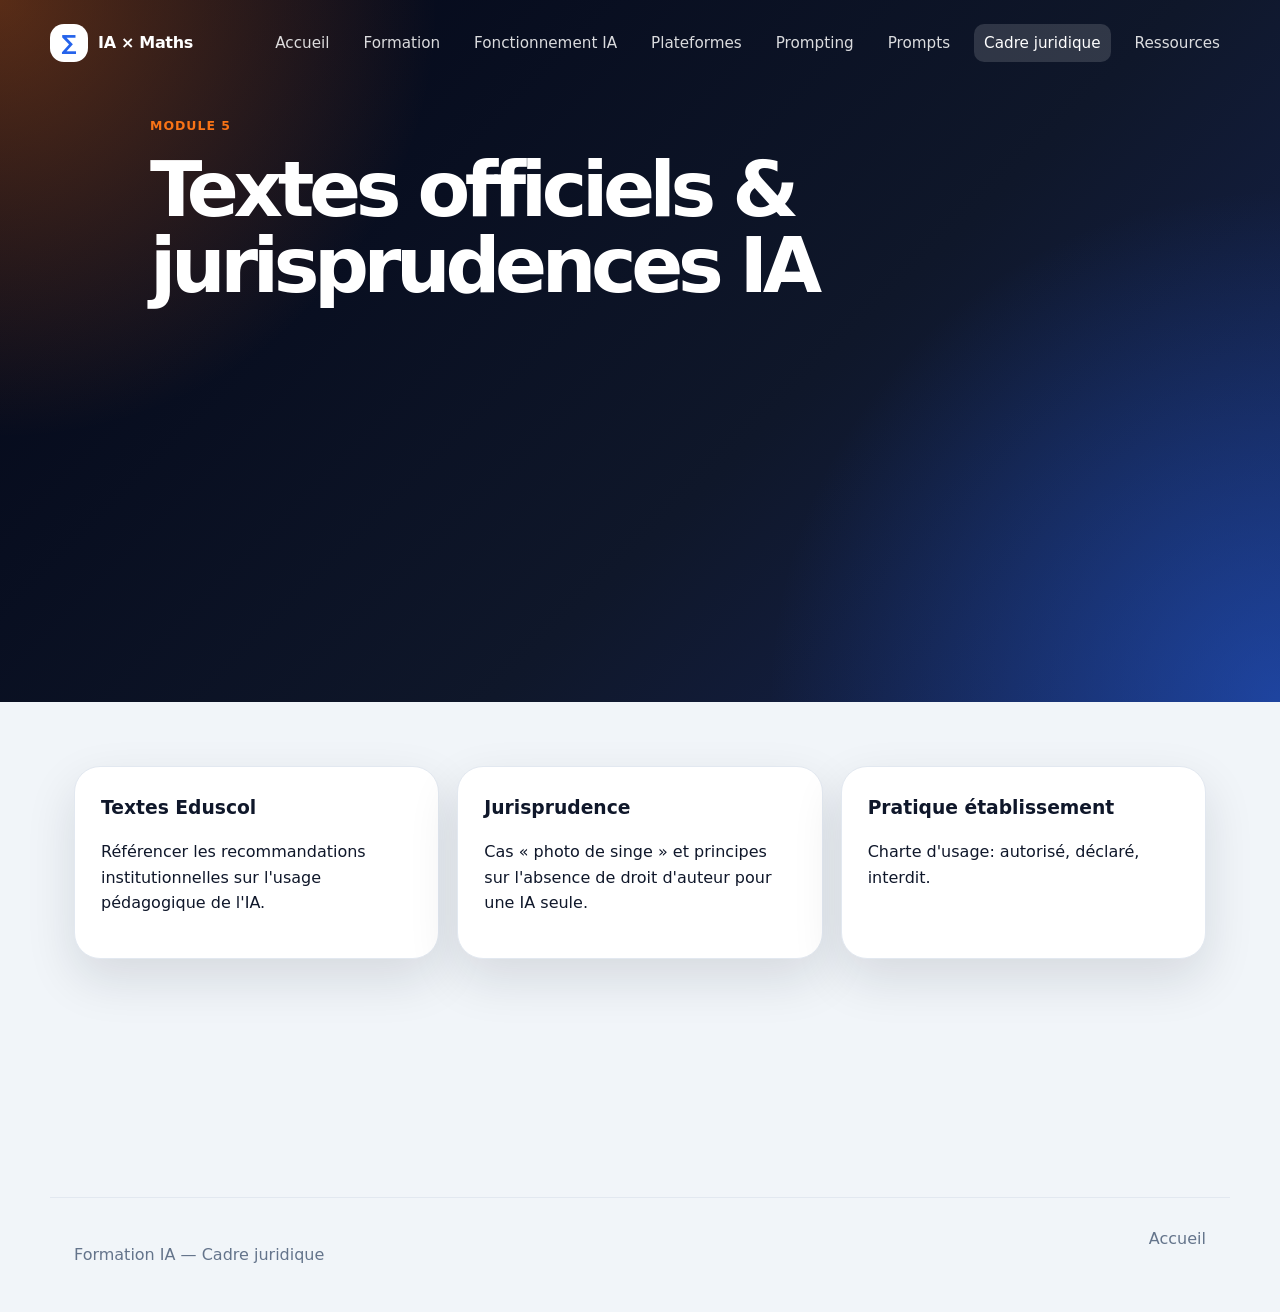
==== pages/cadre-juridique.html @ 98fa614b "feat: add IA fonctionnement module and extend multipage architecture" ====
<!DOCTYPE html>
<html lang="fr">
<head><meta charset="UTF-8" /><meta name="viewport" content="width=device-width, initial-scale=1.0" />
  <title>Cadre juridique IA — IA × Maths</title>
  <link rel="stylesheet" href="../assets/css/base.css" /><link rel="stylesheet" href="../assets/css/layout.css" /><link rel="stylesheet" href="../assets/css/components.css" />
</head>
<body>
<header class="hero"><nav class="nav"><div class="brand"><span class="brand-icon">∑</span><span>IA × Maths</span></div><button class="menu-toggle">☰</button>
      <div class="nav-links">
        <a href="../index.html">Accueil</a>
        <a href="formation.html">Formation</a>
        <a href="fonctionnement-ia.html">Fonctionnement IA</a>
        <a href="plateformes.html">Plateformes</a>
        <a href="prompting.html">Prompting</a>
        <a href="prompts.html">Prompts</a>
        <a href="cadre-juridique.html">Cadre juridique</a>
        <a href="ressources.html">Ressources</a>
      </div></nav><section class="page-hero"><p class="eyebrow">Module 5</p><h1>Textes officiels & jurisprudences IA</h1></section></header>
<main>
<section class="section cards"><article class="card"><h3>Textes Eduscol</h3><p>Référencer les recommandations institutionnelles sur l'usage pédagogique de l'IA.</p></article><article class="card"><h3>Jurisprudence</h3><p>Cas « photo de singe » et principes sur l'absence de droit d'auteur pour une IA seule.</p></article><article class="card"><h3>Pratique établissement</h3><p>Charte d'usage: autorisé, déclaré, interdit.</p></article></section>
</main>
<footer class="footer"><p>Formation IA — Cadre juridique</p><a href="../index.html">Accueil</a></footer><script src="../assets/js/nav.js"></script>
</body></html>
---- assets/css/base.css ----
:root {
  --bg: #f1f5f9;
  --panel: #ffffff;
  --text: #0f172a;
  --muted: #64748b;
  --primary: #2563eb;
  --primary-dark: #1d4ed8;
  --accent: #f97316;
  --border: #e2e8f0;
  --shadow: 0 20px 50px rgba(15, 23, 42, 0.12);
}

* {
  box-sizing: border-box;
}

html {
  scroll-behavior: smooth;
}

body {
  margin: 0;
  font-family: Inter, ui-sans-serif, system-ui, -apple-system, BlinkMacSystemFont, "Segoe UI", sans-serif;
  color: var(--text);
  background: var(--bg);
  line-height: 1.6;
}

a {
  color: inherit;
  text-decoration: none;
}

pre,
code {
  font-family: "Cascadia Code", "Fira Code", Consolas, monospace;
}
---- assets/css/layout.css ----
.hero {
  min-height: 78vh;
  color: #fff;
  background:
    radial-gradient(circle at top left, rgba(249, 115, 22, 0.35), transparent 30%),
    radial-gradient(circle at bottom right, rgba(37, 99, 235, 0.5), transparent 35%),
    linear-gradient(135deg, #020617, #0f172a 60%, #172554);
  padding: 24px;
}

.site-shell {
  padding: 24px;
}

.nav {
  max-width: 1180px;
  margin: 0 auto;
  display: flex;
  align-items: center;
  justify-content: space-between;
  position: relative;
}

.brand {
  display: flex;
  align-items: center;
  gap: 10px;
  font-weight: 800;
  letter-spacing: -0.02em;
}

.brand-icon {
  width: 38px;
  height: 38px;
  border-radius: 14px;
  display: grid;
  place-items: center;
  background: #fff;
  color: var(--primary);
  font-size: 1.3rem;
}

.nav-links {
  display: flex;
  gap: 14px;
  font-size: 0.95rem;
}

.nav-links a {
  opacity: 0.85;
  padding: 7px 10px;
  border-radius: 10px;
}

.nav-links a.active,
.nav-links a:hover {
  opacity: 1;
  background: rgba(255, 255, 255, 0.14);
}

.menu-toggle {
  display: none;
  background: rgba(255, 255, 255, 0.1);
  color: #fff;
  border: 1px solid rgba(255, 255, 255, 0.2);
  padding: 8px 12px;
  border-radius: 10px;
  font-size: 1.2rem;
}

.hero-content,
.page-hero {
  max-width: 980px;
  margin: 110px auto 0;
}

.page-hero {
  margin-top: 54px;
}

main {
  min-height: 55vh;
}

.section {
  max-width: 1180px;
  margin: 0 auto;
  padding: 64px 24px;
}

.section h1,
.section h2 {
  font-size: clamp(2rem, 4vw, 3rem);
  line-height: 1.05;
  letter-spacing: -0.05em;
  margin: 0 0 20px;
}

.two-columns,
.intro-grid {
  display: grid;
  grid-template-columns: 1.4fr 0.8fr;
  gap: 28px;
  align-items: center;
}

.cards,
.resource-grid,
.check-grid,
.timeline {
  display: grid;
  gap: 18px;
}

.cards {
  grid-template-columns: repeat(3, 1fr);
}

.resource-grid {
  grid-template-columns: repeat(3, 1fr);
}

.timeline {
  grid-template-columns: repeat(5, 1fr);
}

.check-grid {
  grid-template-columns: repeat(2, 1fr);
}

.footer {
  display: flex;
  justify-content: space-between;
  gap: 20px;
  padding: 28px 24px;
  max-width: 1180px;
  margin: 0 auto;
  color: var(--muted);
  border-top: 1px solid var(--border);
}

@media (max-width: 900px) {
  .timeline,
  .cards,
  .resource-grid,
  .intro-grid,
  .two-columns,
  .check-grid {
    grid-template-columns: 1fr;
  }

  .nav-links {
    display: none;
    position: absolute;
    top: 72px;
    left: 0;
    right: 0;
    background: rgba(15, 23, 42, 0.96);
    border: 1px solid rgba(255, 255, 255, 0.14);
    border-radius: 18px;
    padding: 18px;
    flex-direction: column;
  }

  .nav-links.open {
    display: flex;
  }

  .menu-toggle {
    display: block;
  }

  .hero-content {
    margin-top: 80px;
  }

  .footer {
    flex-direction: column;
  }
}
---- assets/css/components.css ----
.eyebrow,
.section-tag {
  color: var(--accent);
  font-weight: 800;
  text-transform: uppercase;
  letter-spacing: 0.08em;
  font-size: 0.78rem;
}

.hero h1 {
  font-size: clamp(2.4rem, 6vw, 5.2rem);
  line-height: 0.98;
  letter-spacing: -0.07em;
  margin: 16px 0 24px;
}

.hero-text,
.section-intro {
  max-width: 760px;
  color: #cbd5e1;
  font-size: 1.1rem;
}

.page-hero .hero-text {
  color: #dbeafe;
}

.btn {
  display: inline-flex;
  align-items: center;
  justify-content: center;
  padding: 14px 20px;
  border-radius: 14px;
  font-weight: 700;
}

.btn.primary {
  background: var(--primary);
  color: #fff;
}

.btn.primary:hover {
  background: var(--primary-dark);
}

.btn.secondary {
  border: 1px solid rgba(255, 255, 255, 0.25);
  color: #fff;
  background: rgba(255, 255, 255, 0.08);
}

.hero-actions {
  margin-top: 36px;
  display: flex;
  gap: 14px;
  flex-wrap: wrap;
}

.card,
.resource,
.step,
.ascii-card,
.prompt-box,
.table-wrap {
  background: var(--panel);
  border: 1px solid var(--border);
  border-radius: 26px;
  padding: 26px;
  box-shadow: var(--shadow);
}

.card.highlight {
  background: linear-gradient(135deg, #eff6ff, #fff7ed);
}

.card h3,
.resource h3,
.step h3 {
  margin-top: 0;
  margin-bottom: 8px;
}

.step span {
  width: 34px;
  height: 34px;
  display: grid;
  place-items: center;
  border-radius: 12px;
  background: #dbeafe;
  color: var(--primary);
  font-weight: 800;
  margin-bottom: 16px;
}

.table-wrap {
  overflow-x: auto;
  padding: 0;
}

table {
  width: 100%;
  border-collapse: collapse;
  min-width: 620px;
}

th,
td {
  text-align: left;
  padding: 16px;
  border-bottom: 1px solid var(--border);
}

th {
  background: #f8fafc;
}

.ascii-card,
.prompt-box {
  background: #020617;
  color: #e5e7eb;
  border-color: #1e293b;
}

.ascii-card pre,
.prompt-box pre {
  margin: 0;
  white-space: pre-wrap;
}

.prompt-tabs {
  display: flex;
  flex-wrap: wrap;
  gap: 10px;
  margin: 26px 0 16px;
}

.tab {
  border: 1px solid var(--border);
  background: #fff;
  padding: 10px 14px;
  border-radius: 999px;
  cursor: pointer;
  font-weight: 700;
  color: var(--muted);
}

.tab.active {
  color: #fff;
  background: var(--primary);
  border-color: var(--primary);
}

.copy-btn {
  border: 0;
  background: var(--accent);
  color: #fff;
  padding: 8px 12px;
  border-radius: 10px;
  cursor: pointer;
  font-weight: 800;
}

.prompt-box {
  position: relative;
}

.prompt-box .copy-btn {
  position: absolute;
  top: 16px;
  right: 16px;
}

.check-grid label {
  display: flex;
  gap: 12px;
  align-items: center;
  background: #fff;
  border: 1px solid var(--border);
  padding: 16px;
  border-radius: 18px;
  box-shadow: 0 8px 22px rgba(15, 23, 42, 0.06);
}

.danger {
  background: #fef2f2;
  border-color: #fecaca;
}

.success {
  background: #f0fdf4;
  border-color: #bbf7d0;
}

.clean-list {
  padding-left: 20px;
}
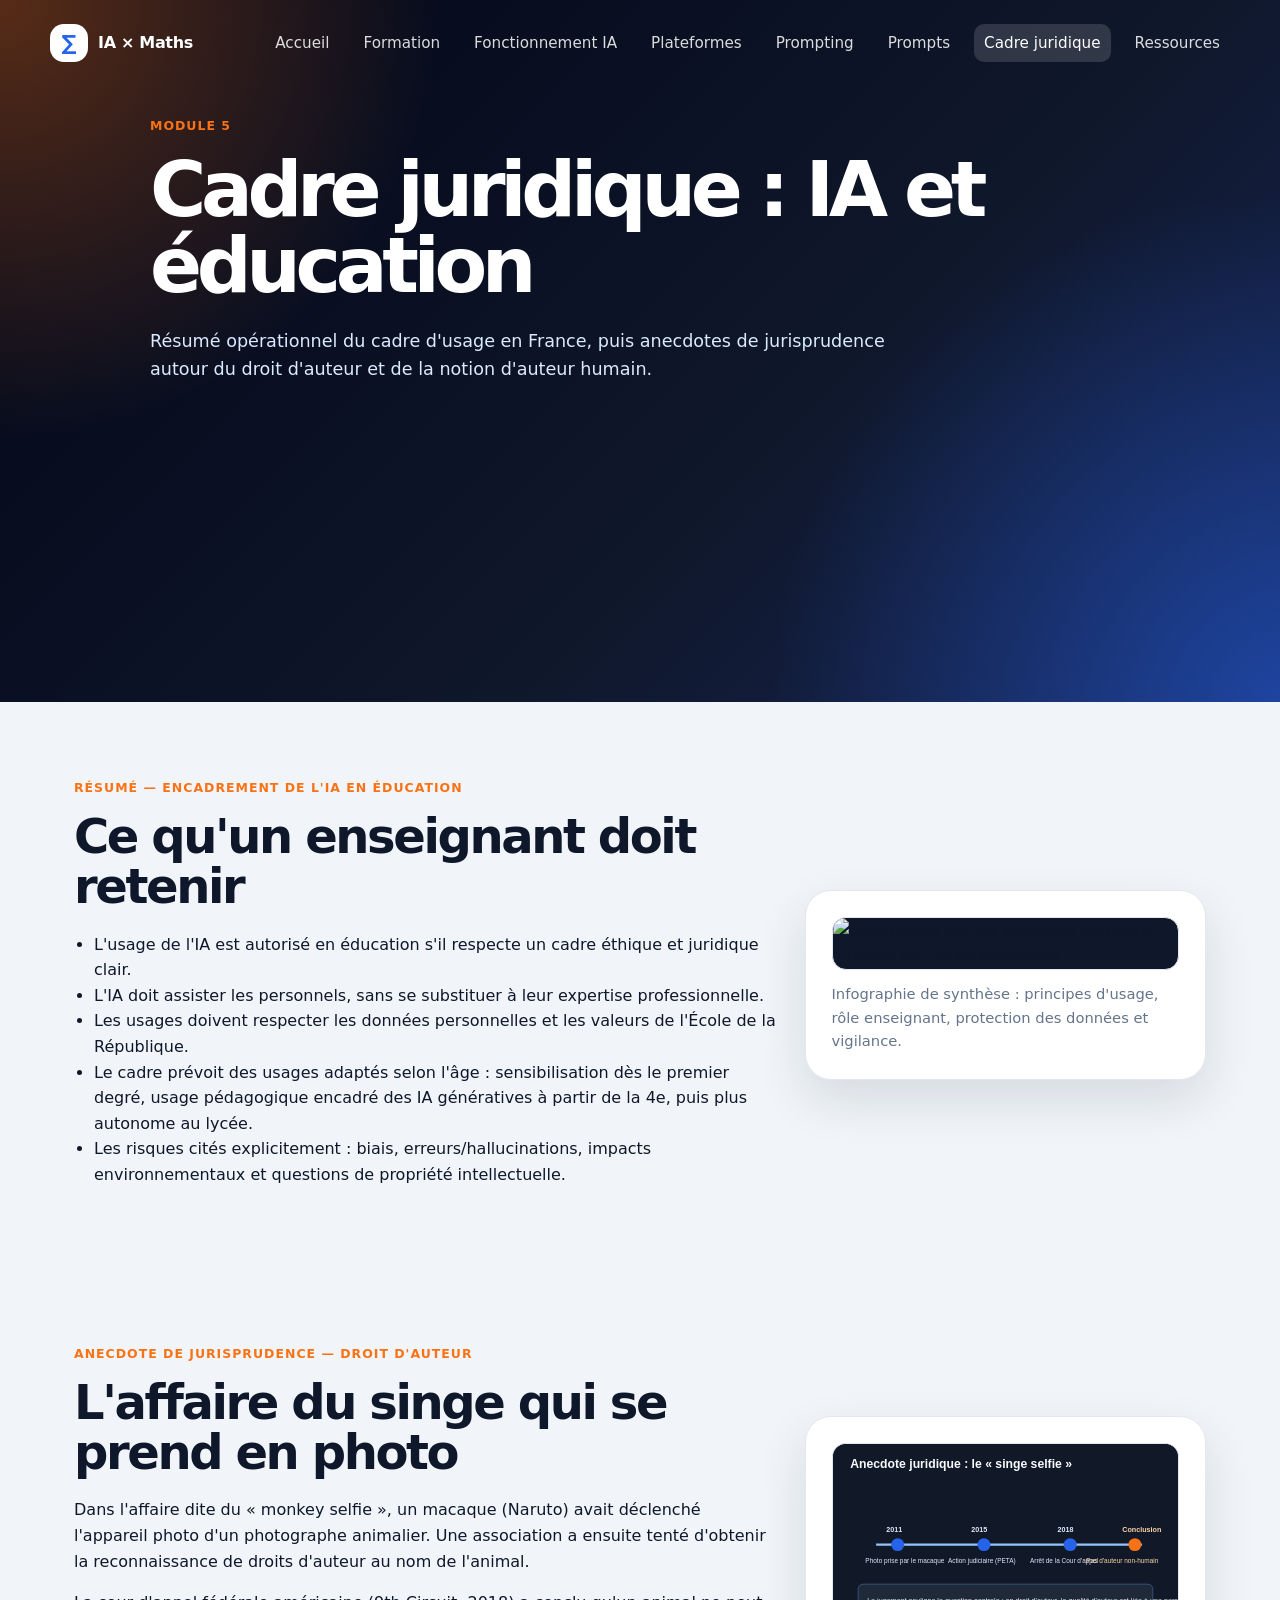
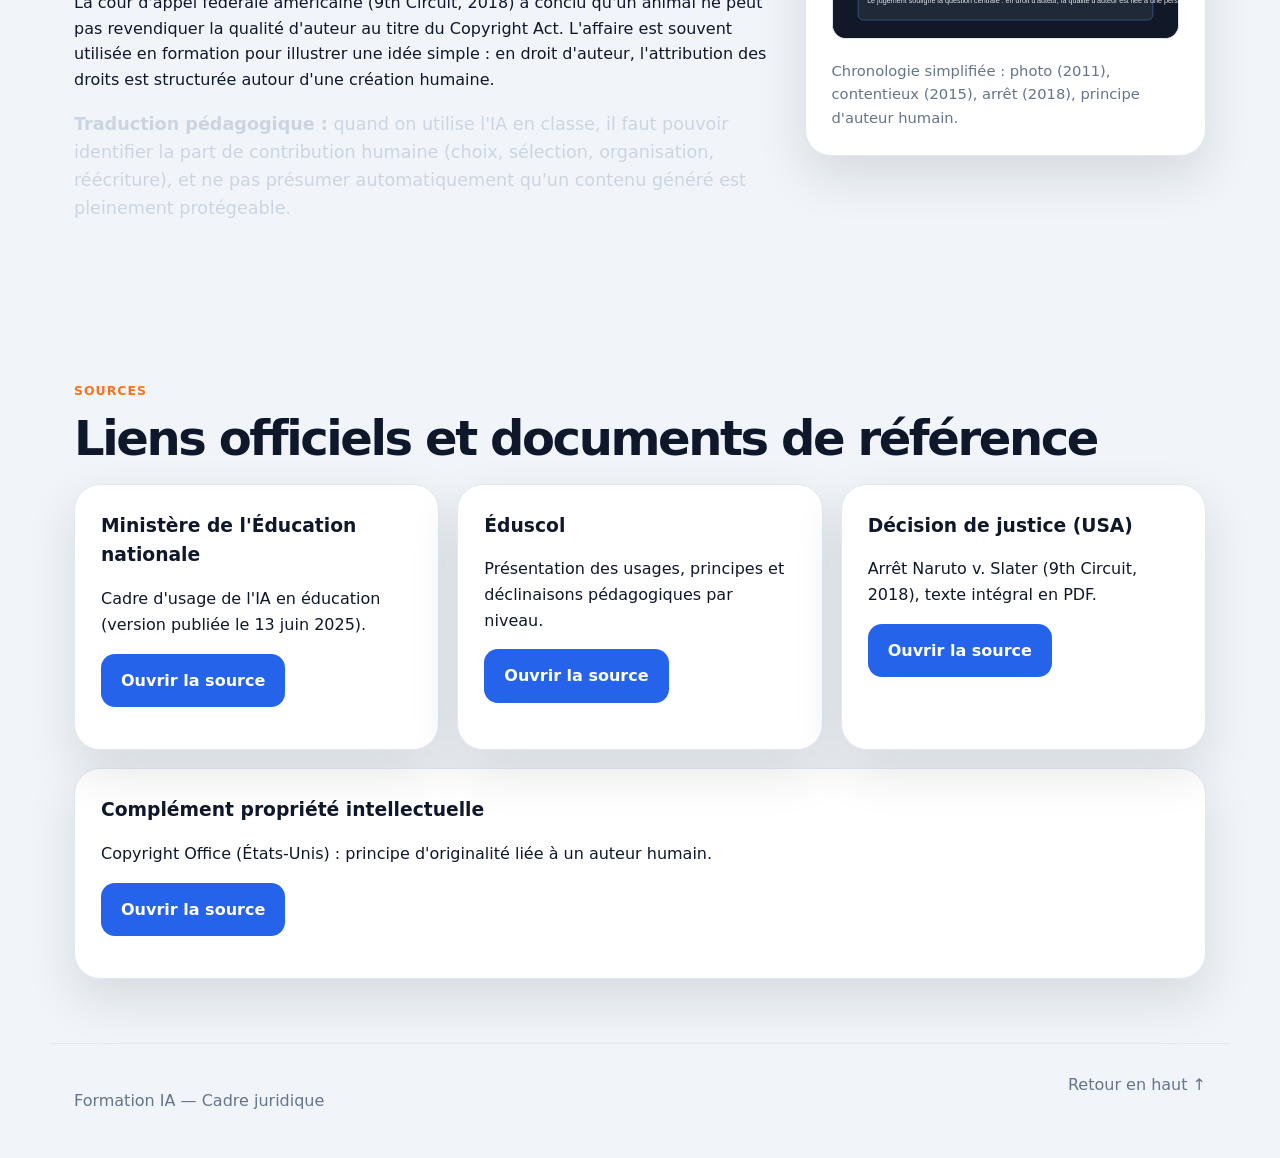
==== commit a45f6082: "feat: enrich legal module with IA education summary and case-law visuals" ====
--- a/pages/cadre-juridique.html
+++ b/pages/cadre-juridique.html
@@ -1,11 +1,18 @@
 <!DOCTYPE html>
 <html lang="fr">
-<head><meta charset="UTF-8" /><meta name="viewport" content="width=device-width, initial-scale=1.0" />
+<head>
+  <meta charset="UTF-8" />
+  <meta name="viewport" content="width=device-width, initial-scale=1.0" />
   <title>Cadre juridique IA — IA × Maths</title>
-  <link rel="stylesheet" href="../assets/css/base.css" /><link rel="stylesheet" href="../assets/css/layout.css" /><link rel="stylesheet" href="../assets/css/components.css" />
+  <link rel="stylesheet" href="../assets/css/base.css" />
+  <link rel="stylesheet" href="../assets/css/layout.css" />
+  <link rel="stylesheet" href="../assets/css/components.css" />
 </head>
 <body>
-<header class="hero"><nav class="nav"><div class="brand"><span class="brand-icon">∑</span><span>IA × Maths</span></div><button class="menu-toggle">☰</button>
+  <header class="hero" id="top">
+    <nav class="nav">
+      <div class="brand"><span class="brand-icon">∑</span><span>IA × Maths</span></div>
+      <button class="menu-toggle" aria-label="Ouvrir le menu">☰</button>
       <div class="nav-links">
         <a href="../index.html">Accueil</a>
         <a href="formation.html">Formation</a>
@@ -15,9 +22,77 @@
         <a href="prompts.html">Prompts</a>
         <a href="cadre-juridique.html">Cadre juridique</a>
         <a href="ressources.html">Ressources</a>
-      </div></nav><section class="page-hero"><p class="eyebrow">Module 5</p><h1>Textes officiels & jurisprudences IA</h1></section></header>
-<main>
-<section class="section cards"><article class="card"><h3>Textes Eduscol</h3><p>Référencer les recommandations institutionnelles sur l'usage pédagogique de l'IA.</p></article><article class="card"><h3>Jurisprudence</h3><p>Cas « photo de singe » et principes sur l'absence de droit d'auteur pour une IA seule.</p></article><article class="card"><h3>Pratique établissement</h3><p>Charte d'usage: autorisé, déclaré, interdit.</p></article></section>
-</main>
-<footer class="footer"><p>Formation IA — Cadre juridique</p><a href="../index.html">Accueil</a></footer><script src="../assets/js/nav.js"></script>
-</body></html>
+      </div>
+    </nav>
+    <section class="page-hero">
+      <p class="eyebrow">Module 5</p>
+      <h1>Cadre juridique : IA et éducation</h1>
+      <p class="hero-text">Résumé opérationnel du cadre d'usage en France, puis anecdotes de jurisprudence autour du droit d'auteur et de la notion d'auteur humain.</p>
+    </section>
+  </header>
+
+  <main>
+    <section class="section two-columns">
+      <div>
+        <p class="section-tag">Résumé — Encadrement de l'IA en éducation</p>
+        <h2>Ce qu'un enseignant doit retenir</h2>
+        <ul class="clean-list">
+          <li>L'usage de l'IA est autorisé en éducation s'il respecte un cadre éthique et juridique clair.</li>
+          <li>L'IA doit assister les personnels, sans se substituer à leur expertise professionnelle.</li>
+          <li>Les usages doivent respecter les données personnelles et les valeurs de l'École de la République.</li>
+          <li>Le cadre prévoit des usages adaptés selon l'âge : sensibilisation dès le premier degré, usage pédagogique encadré des IA génératives à partir de la 4e, puis plus autonome au lycée.</li>
+          <li>Les risques cités explicitement : biais, erreurs/hallucinations, impacts environnementaux et questions de propriété intellectuelle.</li>
+        </ul>
+      </div>
+      <aside class="card">
+        <img class="concept-diagram" src="../assets/img/cadre-ia-education.svg" alt="Infographie sur les principes du cadre d'usage de l'IA en éducation." />
+        <p class="diagram-caption">Infographie de synthèse : principes d'usage, rôle enseignant, protection des données et vigilance.</p>
+      </aside>
+    </section>
+
+    <section class="section two-columns">
+      <div>
+        <p class="section-tag">Anecdote de jurisprudence — droit d'auteur</p>
+        <h2>L'affaire du singe qui se prend en photo</h2>
+        <p>Dans l'affaire dite du « monkey selfie », un macaque (Naruto) avait déclenché l'appareil photo d'un photographe animalier. Une association a ensuite tenté d'obtenir la reconnaissance de droits d'auteur au nom de l'animal.</p>
+        <p>La cour d'appel fédérale américaine (9th Circuit, 2018) a conclu qu'un animal ne peut pas revendiquer la qualité d'auteur au titre du Copyright Act. L'affaire est souvent utilisée en formation pour illustrer une idée simple : en droit d'auteur, l'attribution des droits est structurée autour d'une création humaine.</p>
+        <p class="section-intro"><strong>Traduction pédagogique :</strong> quand on utilise l'IA en classe, il faut pouvoir identifier la part de contribution humaine (choix, sélection, organisation, réécriture), et ne pas présumer automatiquement qu'un contenu généré est pleinement protégeable.</p>
+      </div>
+      <aside class="card">
+        <img class="concept-diagram" src="../assets/img/monkey-selfie-case.svg" alt="Chronologie simplifiée de l'affaire du singe selfie et de sa conclusion juridique." />
+        <p class="diagram-caption">Chronologie simplifiée : photo (2011), contentieux (2015), arrêt (2018), principe d'auteur humain.</p>
+      </aside>
+    </section>
+
+    <section class="section">
+      <p class="section-tag">Sources</p>
+      <h2>Liens officiels et documents de référence</h2>
+      <div class="cards">
+        <article class="card">
+          <h3>Ministère de l'Éducation nationale</h3>
+          <p>Cadre d'usage de l'IA en éducation (version publiée le 13 juin 2025).</p>
+          <p><a class="btn primary" href="https://www.education.gouv.fr/cadre-d-usage-de-l-ia-en-education-450647" target="_blank" rel="noopener noreferrer">Ouvrir la source</a></p>
+        </article>
+        <article class="card">
+          <h3>Éduscol</h3>
+          <p>Présentation des usages, principes et déclinaisons pédagogiques par niveau.</p>
+          <p><a class="btn primary" href="https://eduscol.education.gouv.fr/6702/les-intelligences-artificielles-et-leurs-usages-en-education" target="_blank" rel="noopener noreferrer">Ouvrir la source</a></p>
+        </article>
+        <article class="card">
+          <h3>Décision de justice (USA)</h3>
+          <p>Arrêt Naruto v. Slater (9th Circuit, 2018), texte intégral en PDF.</p>
+          <p><a class="btn primary" href="https://cdn.ca9.uscourts.gov/datastore/opinions/2018/04/23/16-15469.pdf" target="_blank" rel="noopener noreferrer">Ouvrir la source</a></p>
+        </article>
+      </div>
+      <div class="card" style="margin-top:18px;">
+        <h3>Complément propriété intellectuelle</h3>
+        <p>Copyright Office (États-Unis) : principe d'originalité liée à un auteur humain.</p>
+        <p><a class="btn primary" href="https://copyright.gov/what-is-copyright/" target="_blank" rel="noopener noreferrer">Ouvrir la source</a></p>
+      </div>
+    </section>
+  </main>
+
+  <footer class="footer"><p>Formation IA — Cadre juridique</p><a href="#top">Retour en haut ↑</a></footer>
+  <script src="../assets/js/nav.js"></script>
+</body>
+</html>
--- a/assets/css/components.css
+++ b/assets/css/components.css
@@ -194,3 +194,17 @@
 .clean-list {
   padding-left: 20px;
 }
+
+.concept-diagram {
+  width: 100%;
+  height: auto;
+  border-radius: 14px;
+  border: 1px solid var(--border);
+  background: #0f172a;
+}
+
+.diagram-caption {
+  margin: 12px 0 0;
+  font-size: 0.92rem;
+  color: var(--muted);
+}
